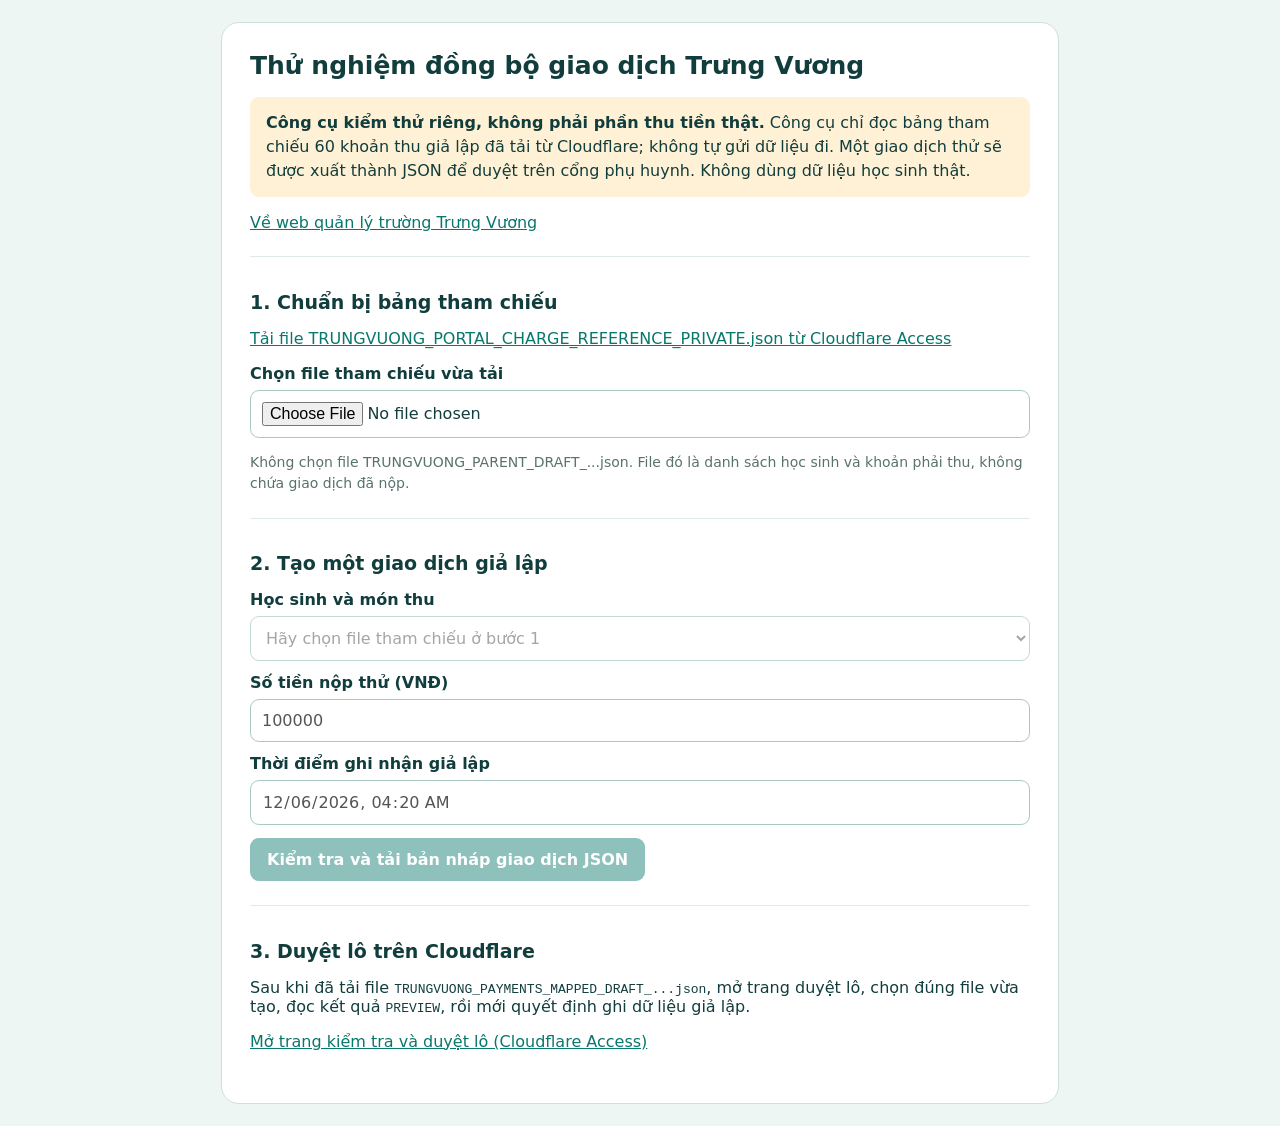
==== parent-sync-demo.html @ 5ef9bbf6 "Add isolated read-only demo payment draft generator for Parent Portal test without modifying school " ====
<!doctype html>
<html lang="vi">
<head>
<meta charset="utf-8">
<meta name="viewport" content="width=device-width, initial-scale=1">
<meta name="robots" content="noindex,nofollow">
<title>Thử nghiệm bản nháp giao dịch – Trưng Vương</title>
<style>
  :root {color-scheme:light;font-family:system-ui,-apple-system,"Segoe UI",sans-serif;color:#123d3d}
  body{background:#eef6f4;margin:0;padding:22px}
  main{max-width:780px;margin:0 auto;background:#fff;border-radius:18px;border:1px solid #cde0db;padding:28px}
  h1{font-size:25px;margin-top:0}
  h2{font-size:19px}
  .notice{padding:14px 16px;background:#fff1d5;border-radius:9px;line-height:1.5}
  .step{margin:24px 0;border-top:1px solid #dcebe7;padding-top:18px}
  label{display:block;font-weight:650;margin:12px 0 7px}
  input,select{box-sizing:border-box;width:100%;font:inherit;border:1px solid #aac9c3;border-radius:9px;padding:11px;background:#fff}
  button{font:inherit;font-weight:650;border:0;border-radius:9px;background:#08776c;color:#fff;padding:12px 17px;cursor:pointer;margin-top:13px}
  button:disabled{opacity:.45;cursor:not-allowed}
  .muted{color:#59726e;font-size:14px;line-height:1.5}
  .error{color:#a62222;font-weight:650}
  pre{background:#edf6f3;padding:15px;white-space:pre-wrap;overflow-wrap:anywhere;border-radius:9px}
  a{color:#08776c}
</style>
</head>
<body>
<main>
  <h1>Thử nghiệm đồng bộ giao dịch Trưng Vương</h1>
  <p class="notice"><strong>Công cụ kiểm thử riêng, không phải phần thu tiền thật.</strong> Công cụ chỉ đọc bảng tham chiếu 60 khoản thu giả lập đã tải từ Cloudflare; không tự gửi dữ liệu đi. Một giao dịch thử sẽ được xuất thành JSON để duyệt trên cổng phụ huynh. Không dùng dữ liệu học sinh thật.</p>
  <p><a href="./">Về web quản lý trường Trưng Vương</a></p>
  <section class="step">
    <h2>1. Chuẩn bị bảng tham chiếu</h2>
    <p><a href="https://school-parent-dev.tuananh0001.workers.dev/admin/charge-map" target="_blank" rel="noopener noreferrer">Tải file TRUNGVUONG_PORTAL_CHARGE_REFERENCE_PRIVATE.json từ Cloudflare Access</a></p>
    <label for="reference">Chọn file tham chiếu vừa tải</label>
    <input type="file" id="reference" accept=".json,application/json">
    <p class="muted">Không chọn file TRUNGVUONG_PARENT_DRAFT_...json. File đó là danh sách học sinh và khoản phải thu, không chứa giao dịch đã nộp.</p>
  </section>
  <section class="step">
    <h2>2. Tạo một giao dịch giả lập</h2>
    <label for="charge">Học sinh và món thu</label>
    <select id="charge" disabled><option>Hãy chọn file tham chiếu ở bước 1</option></select>
    <label for="amount">Số tiền nộp thử (VNĐ)</label>
    <input id="amount" type="number" min="1" max="10000000" step="1" value="100000" disabled>
    <label for="paidAt">Thời điểm ghi nhận giả lập</label>
    <input id="paidAt" type="datetime-local" disabled>
    <button type="button" id="make" disabled>Kiểm tra và tải bản nháp giao dịch JSON</button>
    <p id="feedback" role="status"></p>
    <pre id="summary" hidden></pre>
  </section>
  <section class="step">
    <h2>3. Duyệt lô trên Cloudflare</h2>
    <p>Sau khi đã tải file <code>TRUNGVUONG_PAYMENTS_MAPPED_DRAFT_...json</code>, mở trang duyệt lô, chọn đúng file vừa tạo, đọc kết quả <code>PREVIEW</code>, rồi mới quyết định ghi dữ liệu giả lập.</p>
    <p><a href="https://school-parent-dev.tuananh0001.workers.dev/admin/payment-import" target="_blank" rel="noopener noreferrer">Mở trang kiểm tra và duyệt lô (Cloudflare Access)</a></p>
  </section>
</main>
<script>
(() => {
  'use strict';
  const get = id => document.getElementById(id);
  const refInput=get('reference'), charge=get('charge'), amount=get('amount'), date=get('paidAt'), button=get('make'), feedback=get('feedback'), summary=get('summary');
  let charges=[];
  const showError=message=>{feedback.textContent=message;feedback.className='error';summary.hidden=true};
  const today=new Date();
  date.value=new Date(today.getTime()-today.getTimezoneOffset()*60000).toISOString().slice(0,16);
  function validReference(obj){
    if(obj?.schema!=='parent-portal-charge-reference/1'||obj.school_id!=='TRUNGVUONG'||obj.mode!=='demo_only'||obj.count!==60||!Array.isArray(obj.charges)||obj.charges.length!==60)throw Error('Không đúng bảng tham chiếu 60 khoản thu thử nghiệm từ Cloudflare.');
    const ids=new Set();
    for(const item of obj.charges){
      if(!/^tv_charge_[a-z0-9]{16,40}$/.test(String(item.portal_charge_id||''))||ids.has(item.portal_charge_id)||!Number.isSafeInteger(item.amount_due)||item.amount_due<=0||!item.student_name||!item.class_name||!item.period_label)throw Error('Bảng tham chiếu không hợp lệ hoặc có khoản thu trùng.');
      ids.add(item.portal_charge_id);
    }
    return obj.charges;
  }
  refInput.addEventListener('change',async()=>{
    charge.disabled=amount.disabled=date.disabled=button.disabled=true;
    charge.replaceChildren(new Option('Chọn file tham chiếu trước', ''));
    charges=[];
    if(!refInput.files?.length)return;
    try{
      const file=refInput.files[0];
      if(file.size>200000)throw Error('File tham chiếu quá lớn so với bộ dữ liệu thử nghiệm.');
      const obj=JSON.parse(await file.text());
      charges=validReference(obj);
      charge.replaceChildren(...charges.map(x=>new Option(x.class_name+' – '+x.student_name+' | '+x.period_label+' – '+x.charge_name+' | '+Number(x.amount_due).toLocaleString('vi-VN')+'đ',x.portal_charge_id)));
      charge.disabled=amount.disabled=date.disabled=button.disabled=false;
      feedback.className='muted';
      feedback.textContent='Đã nhận đúng bảng tham chiếu 60 khoản giả lập. Hãy chọn một học sinh chưa được ghi nhận đủ món thu.';
    }catch(e){showError(e.message)}
  });
  button.addEventListener('click',()=>{
    try{
      const selected=charges.find(x=>x.portal_charge_id===charge.value);
      const value=Number(amount.value);
      if(!selected)throw Error('Chưa chọn khoản thu.');
      if(!Number.isSafeInteger(value)||value<=0||value>Number(selected.amount_due))throw Error('Số tiền phải lớn hơn 0 và không vượt quá giá trị món thu. D1 cũng kiểm tra số còn thiếu.');
      const dt=new Date(date.value);
      if(!date.value||!Number.isFinite(dt.valueOf()))throw Error('Ngày giờ ghi nhận không hợp lệ.');
      const rand=Array.from(crypto.getRandomValues(new Uint8Array(10)),x=>x.toString(16).padStart(2,'0')).join('').toUpperCase();
      const reference='DEMO-TV-PORTAL-'+rand;
      const payment={source_ref:reference,charge_id:selected.portal_charge_id,school_student_id:'',student_name:String(selected.student_name),class_name:String(selected.class_name),period_id:String(selected.period_id||''),charge_name:String(selected.charge_name||''),amount:value,paid_at:dt.toISOString().replace(/\.\d{3}Z$/,'Z'),mapping_status:'MATCHED_EXACT_DEMO'};
      const draft={schema:'school-parent-payments-draft/2',school_id:'TRUNGVUONG',status:'OFFLINE_PAYMENT_DRAFT_NOT_APPROVED',mode:'demo_only',generated_at:new Date().toISOString(),summary:{matched:1,held:0,total_matched:value},payments:[payment],held:[]};
      const blob=new Blob([JSON.stringify(draft,null,2)],{type:'application/json'});
      const url=URL.createObjectURL(blob);
      const link=document.createElement('a');
      link.href=url;link.download='TRUNGVUONG_PAYMENTS_MAPPED_DRAFT_DEMO_'+new Date().toISOString().slice(0,10)+'.json';
      document.body.appendChild(link);link.click();link.remove();setTimeout(()=>URL.revokeObjectURL(url),30000);
      feedback.className='muted';
      feedback.textContent='Đã tạo file bản nháp một giao dịch DEMO. Chưa gửi dữ liệu lên Cloudflare.';
      summary.hidden=false;
      summary.textContent='Học sinh: '+selected.student_name+' – '+selected.class_name+'\nMón thu: '+selected.charge_name+' ('+selected.period_label+')\nNộp thử: '+value.toLocaleString('vi-VN')+'đ\nMã giao dịch: '+reference+'\nTrạng thái: CHƯA GHI D1';
    }catch(e){showError(e.message)}
  });
})();
</script>
</body>
</html>
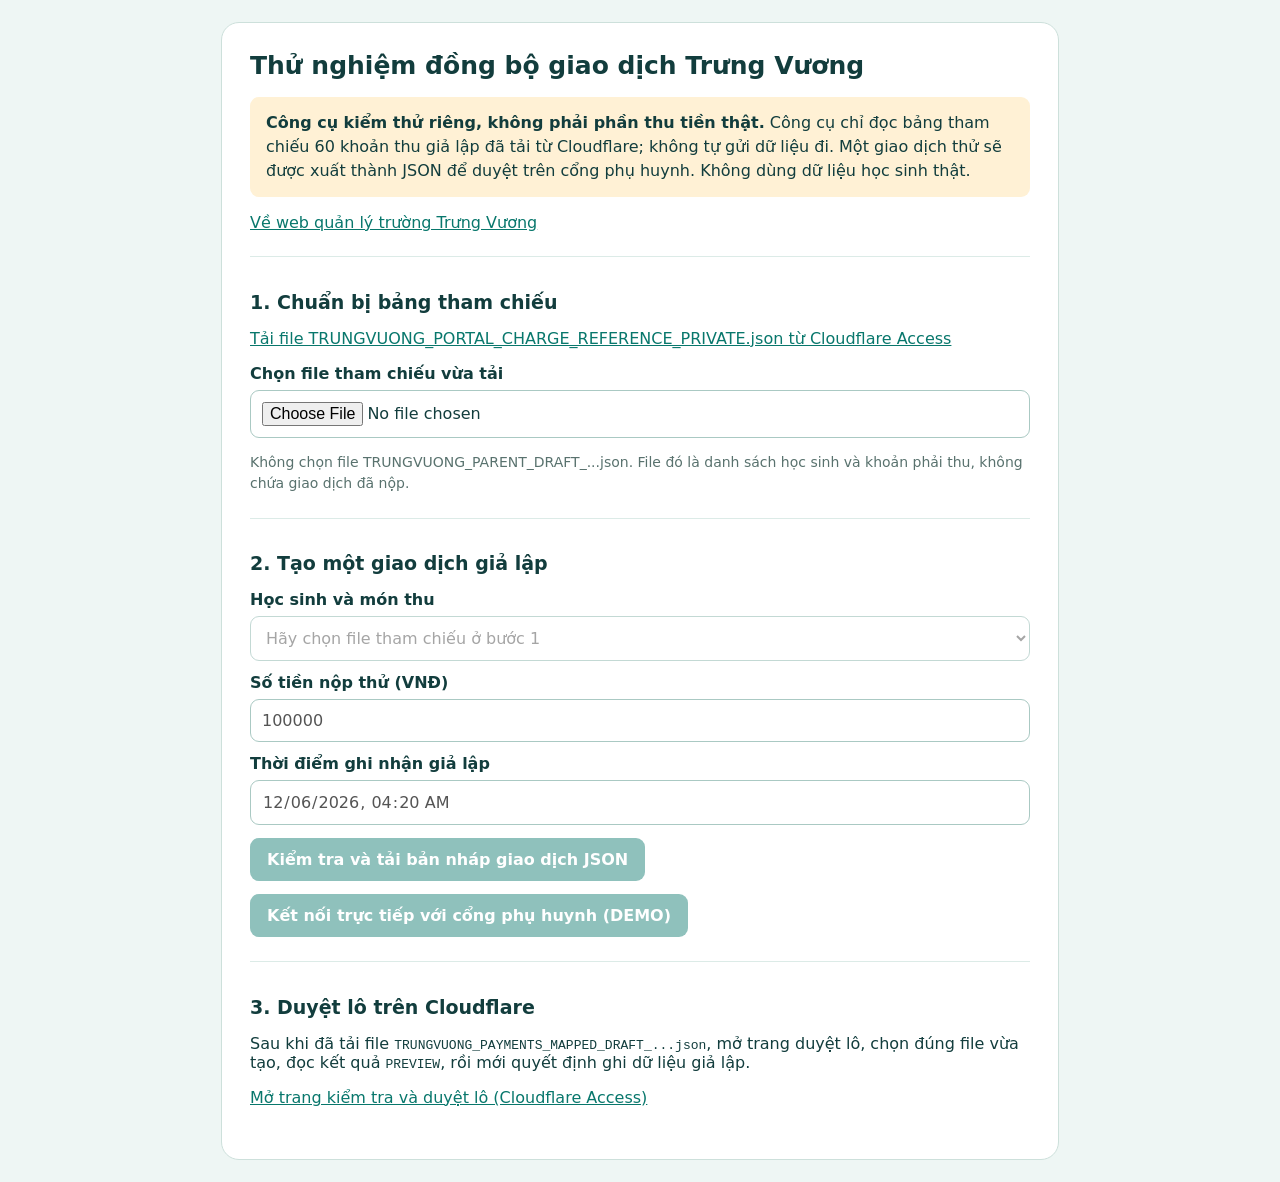
==== commit e6cba165: "Enable controlled direct DEMO payment draft handoff to Access-protected portal; preserve JSON fallba" ====
--- a/parent-sync-demo.html
+++ b/parent-sync-demo.html
@@ -44,6 +44,7 @@
     <label for="paidAt">Thời điểm ghi nhận giả lập</label>
     <input id="paidAt" type="datetime-local" disabled>
     <button type="button" id="make" disabled>Kiểm tra và tải bản nháp giao dịch JSON</button>
+    <button type="button" id="connect" disabled>Kết nối trực tiếp với cổng phụ huynh (DEMO)</button>
     <p id="feedback" role="status"></p>
     <pre id="summary" hidden></pre>
   </section>
@@ -57,7 +58,7 @@
 (() => {
   'use strict';
   const get = id => document.getElementById(id);
-  const refInput=get('reference'), charge=get('charge'), amount=get('amount'), date=get('paidAt'), button=get('make'), feedback=get('feedback'), summary=get('summary');
+  const refInput=get('reference'), charge=get('charge'), amount=get('amount'), date=get('paidAt'), button=get('make'), connect=get('connect'), feedback=get('feedback'), summary=get('summary');
   let charges=[];
   const showError=message=>{feedback.textContent=message;feedback.className='error';summary.hidden=true};
   const today=new Date();
@@ -72,7 +73,7 @@
     return obj.charges;
   }
   refInput.addEventListener('change',async()=>{
-    charge.disabled=amount.disabled=date.disabled=button.disabled=true;
+    charge.disabled=amount.disabled=date.disabled=button.disabled=connect.disabled=true;
     charge.replaceChildren(new Option('Chọn file tham chiếu trước', ''));
     charges=[];
     if(!refInput.files?.length)return;
@@ -82,33 +83,52 @@
       const obj=JSON.parse(await file.text());
       charges=validReference(obj);
       charge.replaceChildren(...charges.map(x=>new Option(x.class_name+' – '+x.student_name+' | '+x.period_label+' – '+x.charge_name+' | '+Number(x.amount_due).toLocaleString('vi-VN')+'đ',x.portal_charge_id)));
-      charge.disabled=amount.disabled=date.disabled=button.disabled=false;
+      charge.disabled=amount.disabled=date.disabled=button.disabled=connect.disabled=false;
       feedback.className='muted';
       feedback.textContent='Đã nhận đúng bảng tham chiếu 60 khoản giả lập. Hãy chọn một học sinh chưa được ghi nhận đủ món thu.';
     }catch(e){showError(e.message)}
   });
+  function makeDraft(){
+    const selected=charges.find(x=>x.portal_charge_id===charge.value);
+    const value=Number(amount.value);
+    if(!selected)throw Error('Chưa chọn khoản thu.');
+    if(!Number.isSafeInteger(value)||value<=0||value>Number(selected.amount_due))throw Error('Số tiền phải lớn hơn 0 và không vượt giá trị món thu. D1 vẫn kiểm tra số còn thiếu.');
+    const dt=new Date(date.value);
+    if(!date.value||!Number.isFinite(dt.valueOf()))throw Error('Thời gian không hợp lệ.');
+    const rand=Array.from(crypto.getRandomValues(new Uint8Array(10)),x=>x.toString(16).padStart(2,'0')).join('').toUpperCase();
+    const source_ref='DEMO-TV-PORTAL-'+rand;
+    const payment={source_ref,charge_id:selected.portal_charge_id,school_student_id:'',student_name:String(selected.student_name),class_name:String(selected.class_name),period_id:String(selected.period_id||''),charge_name:String(selected.charge_name||''),amount:value,paid_at:dt.toISOString().replace(/\\.\\d{3}Z$/,'Z'),mapping_status:'MATCHED_EXACT_DEMO'};
+    return {schema:'school-parent-payments-draft/2',school_id:'TRUNGVUONG',status:'OFFLINE_PAYMENT_DRAFT_NOT_APPROVED',mode:'demo_only',generated_at:new Date().toISOString(),summary:{matched:1,held:0,total_matched:value},payments:[payment],held:[]};
+  }
   button.addEventListener('click',()=>{
     try{
-      const selected=charges.find(x=>x.portal_charge_id===charge.value);
-      const value=Number(amount.value);
-      if(!selected)throw Error('Chưa chọn khoản thu.');
-      if(!Number.isSafeInteger(value)||value<=0||value>Number(selected.amount_due))throw Error('Số tiền phải lớn hơn 0 và không vượt quá giá trị món thu. D1 cũng kiểm tra số còn thiếu.');
-      const dt=new Date(date.value);
-      if(!date.value||!Number.isFinite(dt.valueOf()))throw Error('Ngày giờ ghi nhận không hợp lệ.');
-      const rand=Array.from(crypto.getRandomValues(new Uint8Array(10)),x=>x.toString(16).padStart(2,'0')).join('').toUpperCase();
-      const reference='DEMO-TV-PORTAL-'+rand;
-      const payment={source_ref:reference,charge_id:selected.portal_charge_id,school_student_id:'',student_name:String(selected.student_name),class_name:String(selected.class_name),period_id:String(selected.period_id||''),charge_name:String(selected.charge_name||''),amount:value,paid_at:dt.toISOString().replace(/\.\d{3}Z$/,'Z'),mapping_status:'MATCHED_EXACT_DEMO'};
-      const draft={schema:'school-parent-payments-draft/2',school_id:'TRUNGVUONG',status:'OFFLINE_PAYMENT_DRAFT_NOT_APPROVED',mode:'demo_only',generated_at:new Date().toISOString(),summary:{matched:1,held:0,total_matched:value},payments:[payment],held:[]};
+      const draft=makeDraft();
       const blob=new Blob([JSON.stringify(draft,null,2)],{type:'application/json'});
       const url=URL.createObjectURL(blob);
       const link=document.createElement('a');
       link.href=url;link.download='TRUNGVUONG_PAYMENTS_MAPPED_DRAFT_DEMO_'+new Date().toISOString().slice(0,10)+'.json';
       document.body.appendChild(link);link.click();link.remove();setTimeout(()=>URL.revokeObjectURL(url),30000);
+      feedback.className='muted';feedback.textContent='Đã tải bản nháp DEMO. Chưa ghi vào D1.';
+      summary.hidden=false;
+      summary.textContent='Mã giao dịch: '+draft.payments[0].source_ref+'\\nSố tiền: '+draft.payments[0].amount.toLocaleString('vi-VN')+'đ\\nTrạng thái: chưa ghi D1';
+    }catch(e){showError(e.message)}
+  });
+  connect.addEventListener('click',()=>{
+    // Must open synchronously from click to prevent browser popup blocking.
+    const popup=window.open('https://school-parent-dev.tuananh0001.workers.dev/admin/live-bridge','tvParentPortalDemoBridge');
+    if(!popup){showError('Trình duyệt đã chặn cửa sổ. Hãy cho phép popup rồi thử lại.');return}
+    let draft;
+    try{draft=makeDraft()}catch(err){showError(err.message);popup.close();return}
+    const portOrigin='https://school-parent-dev.tuananh0001.workers.dev';
+    const listener=(event)=>{
+      if(event.origin!==portOrigin||event.source!==popup||event.data?.type!=='TV_PORTAL_READY'||!/^([a-f0-9]{40})$/.test(event.data.challenge||''))return;
+      window.removeEventListener('message',listener);
+      popup.postMessage({type:'TV_PORTAL_DRAFT',challenge:event.data.challenge,draft},portOrigin);
       feedback.className='muted';
-      feedback.textContent='Đã tạo file bản nháp một giao dịch DEMO. Chưa gửi dữ liệu lên Cloudflare.';
-      summary.hidden=false;
-      summary.textContent='Học sinh: '+selected.student_name+' – '+selected.class_name+'\nMón thu: '+selected.charge_name+' ('+selected.period_label+')\nNộp thử: '+value.toLocaleString('vi-VN')+'đ\nMã giao dịch: '+reference+'\nTrạng thái: CHƯA GHI D1';
-    }catch(e){showError(e.message)}
+      feedback.textContent='Đã chuyển bản nháp DEMO sang trang Cloudflare Access. Hãy xem trước và xác nhận tại cửa sổ mới; chưa ghi tự động.';
+    };
+    window.addEventListener('message',listener);
+    feedback.className='muted';feedback.textContent='Đang mở Cloudflare Access. Nếu được yêu cầu, hãy đăng nhập để tiếp tục.';
   });
 })();
 </script>
